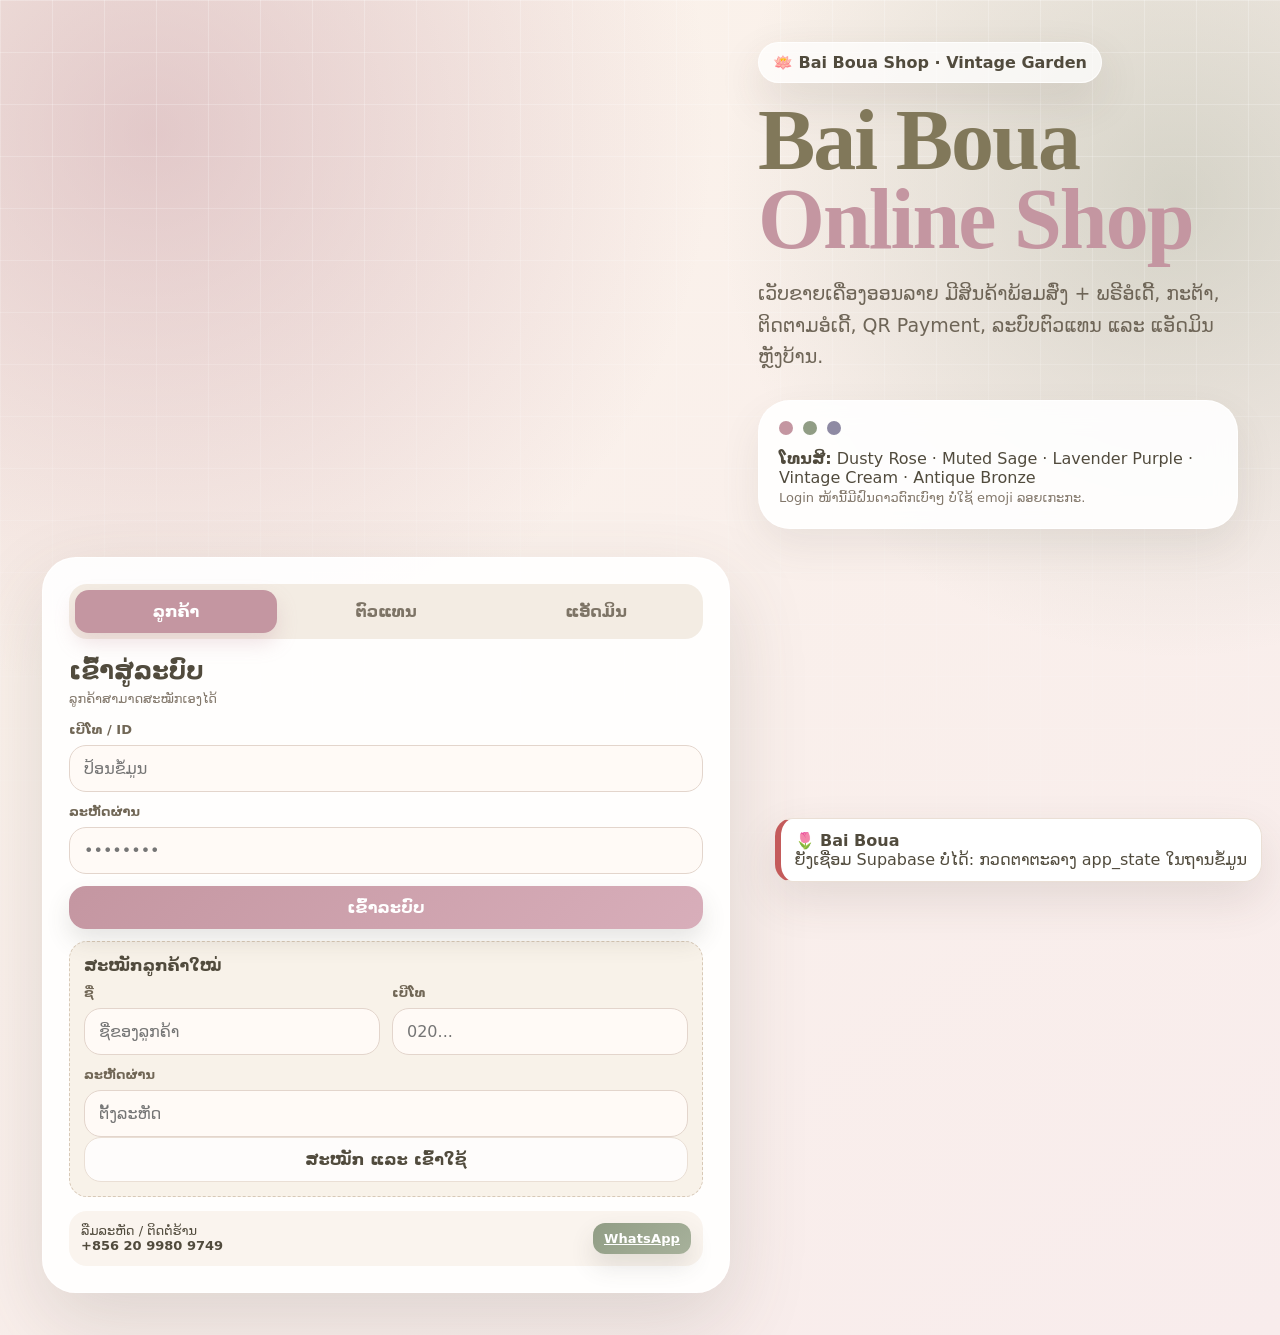
==== BaiBoua_shop_supabase_v8.html @ f5cc21de "Add files via upload" ====
<!DOCTYPE html>
<html lang="lo">
<head>
  <meta charset="UTF-8" />
  <meta name="viewport" content="width=device-width, initial-scale=1.0" />
  <title>Bai Boua Shop</title>
  <style>
    :root{
      --dusty:#C496A1;
      --sage:#919D85;
      --lav:#8E8AA3;
      --cream:#EBE1C6;
      --bronze:#81785A;
      --deep:#514b3d;
      --paper:#fffdf8;
      --rose:#f7e5ea;
      --line:#eadfd5;
      --danger:#c45b5b;
      --ok:#5d8c6c;
      --shadow:0 18px 45px rgba(77,61,50,.12);
    }
    *{box-sizing:border-box}
    body{margin:0;font-family:"Noto Sans Lao","Noto Sans Thai",ui-sans-serif,system-ui,-apple-system,BlinkMacSystemFont,"Segoe UI",sans-serif;background:linear-gradient(145deg,#fff8f2,#f4ece0 45%,#eef2ea);color:var(--deep);min-height:100vh;}
    button,input,select,textarea{font:inherit} button{cursor:pointer;border:none} a{color:inherit}.hidden{display:none!important}
    .screen{min-height:100vh}.login-wrap{position:relative;overflow:hidden;display:grid;grid-template-columns:1fr 480px;gap:28px;min-height:100vh;padding:42px;align-items:center;background:radial-gradient(circle at 12% 10%,rgba(196,150,161,.45),transparent 34%),radial-gradient(circle at 92% 15%,rgba(145,157,133,.35),transparent 28%),linear-gradient(145deg,#fbf3ea,#f8ecec)}
    .login-wrap:before{content:"";position:absolute;inset:0;background-image:linear-gradient(90deg,rgba(255,255,255,.25) 1px,transparent 1px),linear-gradient(rgba(255,255,255,.25) 1px,transparent 1px);background-size:52px 52px;mask-image:linear-gradient(to bottom,black,transparent 85%)}
    .star-rain span{position:absolute;width:2px;height:72px;border-radius:999px;background:linear-gradient(to bottom,rgba(255,255,255,0),rgba(255,255,255,.95),rgba(196,150,161,.15));top:-120px;animation:fall linear infinite;opacity:.75}.star-rain span:nth-child(1){left:11%;animation-duration:3.2s;animation-delay:.1s}.star-rain span:nth-child(2){left:28%;animation-duration:4.2s;animation-delay:1.2s}.star-rain span:nth-child(3){left:48%;animation-duration:3.7s;animation-delay:.4s}.star-rain span:nth-child(4){left:68%;animation-duration:4.8s;animation-delay:2s}.star-rain span:nth-child(5){left:84%;animation-duration:3.4s;animation-delay:.8s}@keyframes fall{to{transform:translateY(115vh) translateX(-90px)}}
    .hero,.login-card{position:relative;z-index:1}.hero-badge{display:inline-flex;align-items:center;gap:8px;background:rgba(255,255,255,.72);border:1px solid rgba(255,255,255,.8);padding:10px 14px;border-radius:999px;box-shadow:var(--shadow);font-weight:700}.brand-title{font-family:Georgia,serif;font-size:clamp(44px,8vw,86px);line-height:.92;margin:18px 0 8px;color:var(--bronze);letter-spacing:-2px}.brand-title span{display:block;color:var(--dusty)}.hero p{max-width:630px;font-size:19px;line-height:1.65;color:#6e6557}.floating-card{margin-top:28px;background:rgba(255,255,255,.68);backdrop-filter:blur(14px);border:1px solid rgba(255,255,255,.8);border-radius:32px;padding:20px;box-shadow:var(--shadow);max-width:610px}.flower-dots{display:flex;gap:10px;margin-bottom:14px}.flower-dots i{width:14px;height:14px;border-radius:50%;background:var(--dusty)}.flower-dots i:nth-child(2){background:var(--sage)}.flower-dots i:nth-child(3){background:var(--lav)}.login-card{background:rgba(255,255,255,.9);border:1px solid rgba(255,255,255,.8);border-radius:34px;padding:26px;box-shadow:var(--shadow)}.role-tabs{display:grid;grid-template-columns:repeat(3,1fr);gap:8px;background:#f3ece3;border-radius:18px;padding:6px;margin-bottom:18px}.role-tabs button{padding:12px 8px;border-radius:14px;background:transparent;color:#7d7466;font-weight:800}.role-tabs button.active{background:var(--dusty);color:#fff;box-shadow:0 10px 20px rgba(196,150,161,.28)}.field{margin:12px 0}.field label{display:block;font-weight:800;font-size:13px;margin-bottom:8px;color:#716756}.field input,.field select,.field textarea{width:100%;border:1.4px solid #e3d5cc;background:#fffaf6;border-radius:17px;padding:13px 14px;outline:none;color:var(--deep)}.field input:focus,.field select:focus,.field textarea:focus{border-color:var(--dusty);box-shadow:0 0 0 4px rgba(196,150,161,.12)}.btn{border-radius:17px;padding:12px 16px;background:var(--deep);color:#fff;font-weight:900;display:inline-flex;align-items:center;justify-content:center;gap:8px;box-shadow:0 10px 20px rgba(81,75,61,.15);transition:.18s}.btn:hover{transform:translateY(-1px)}.btn.full{width:100%}.btn.rose{background:var(--dusty)}.btn.sage{background:var(--sage)}.btn.lav{background:var(--lav)}.btn.light{background:#fff;color:var(--deep);border:1px solid var(--line);box-shadow:none}.btn.danger{background:var(--danger)}.btn.small{padding:8px 11px;border-radius:12px;font-size:13px}.contact-line{display:flex;align-items:center;justify-content:space-between;gap:8px;margin-top:14px;padding:12px;background:#faf4ee;border-radius:18px;font-size:13px}.register-box{margin-top:12px;padding:14px;border-radius:18px;background:#f8f2e9;border:1px dashed #d8c9b7}.topbar{position:sticky;top:0;z-index:20;background:rgba(255,253,248,.86);backdrop-filter:blur(18px);border-bottom:1px solid rgba(234,223,213,.75)}.topbar-inner{max-width:1200px;margin:auto;padding:12px 18px;display:flex;align-items:center;justify-content:space-between;gap:12px}.brand-mini{display:flex;align-items:center;gap:10px;font-weight:950}.lotus{width:42px;height:42px;border-radius:15px;background:radial-gradient(circle at 50% 38%,#fff 0 14%,transparent 15%),linear-gradient(145deg,var(--dusty),#d9b3bc);display:grid;place-items:center;color:#fff;box-shadow:0 10px 24px rgba(196,150,161,.28)}.nav{display:flex;gap:8px;overflow:auto}.nav button{white-space:nowrap;border-radius:999px;padding:9px 13px;background:#f4eee7;color:#6f6659;font-weight:800}.nav button.active{background:var(--deep);color:#fff}.main{max-width:1200px;margin:0 auto;padding:24px 18px 80px}.banner{border-radius:32px;padding:24px;box-shadow:var(--shadow);background:linear-gradient(130deg,rgba(235,225,198,.94),rgba(255,245,247,.94)),radial-gradient(circle at right top,rgba(145,157,133,.45),transparent 40%);border:1px solid rgba(255,255,255,.8);display:grid;grid-template-columns:1.5fr .8fr;gap:20px;align-items:center}.banner h1{font-family:Georgia,serif;font-size:38px;margin:0 0 8px;color:var(--bronze)}.pill-row{display:flex;flex-wrap:wrap;gap:8px;margin-top:14px}.pill{display:inline-flex;align-items:center;gap:6px;padding:8px 12px;border-radius:999px;background:rgba(255,255,255,.72);border:1px solid rgba(255,255,255,.8);font-weight:800;font-size:13px}.stats{display:grid;grid-template-columns:repeat(4,1fr);gap:12px;margin:18px 0}.stat{background:rgba(255,255,255,.82);border:1px solid rgba(255,255,255,.8);border-radius:24px;padding:16px;box-shadow:0 12px 28px rgba(81,75,61,.08)}.stat b{display:block;font-size:22px;margin-top:6px}.toolbar{display:flex;align-items:center;justify-content:space-between;gap:12px;margin:22px 0;flex-wrap:wrap}.search{min-width:260px;display:flex;align-items:center;gap:8px;background:#fff;border:1px solid var(--line);border-radius:18px;padding:10px 12px}.search input{border:0;background:transparent;outline:0;width:100%}.cat-tabs{display:flex;gap:8px;overflow:auto;padding-bottom:4px}.cat-tabs button{white-space:nowrap;padding:10px 13px;border-radius:999px;background:#fff;border:1px solid var(--line);font-weight:800;color:#695f52}.cat-tabs button.active{background:var(--sage);color:#fff;border-color:var(--sage)}.grid{display:grid;grid-template-columns:repeat(4,1fr);gap:16px}.product-card,.card{background:rgba(255,255,255,.88);border:1px solid rgba(255,255,255,.9);border-radius:26px;box-shadow:0 14px 32px rgba(81,75,61,.08);overflow:hidden}.product-img{height:190px;background:#f2eadf;display:grid;place-items:center;position:relative;overflow:hidden}.product-img img{width:100%;height:100%;object-fit:cover}.badge{position:absolute;top:12px;left:12px;border-radius:999px;padding:6px 10px;font-weight:900;font-size:12px;color:#fff;background:var(--sage)}.badge.pre{background:var(--lav)}.heart{position:absolute;top:10px;right:10px;width:39px;height:39px;border-radius:50%;background:rgba(255,255,255,.88);display:grid;place-items:center;font-size:18px;color:#b57f8b}.heart.on{background:var(--dusty);color:#fff}.product-body{padding:15px}.product-title{font-weight:950;font-size:17px;line-height:1.35}.price{font-weight:950;color:var(--bronze);font-size:18px;margin:8px 0}.oldprice{text-decoration:line-through;color:#a79c8e;font-size:13px;margin-right:6px}.meta{font-size:13px;color:#82776a;line-height:1.55}.actions{display:flex;gap:8px;flex-wrap:wrap;margin-top:12px}.disabled{filter:grayscale(1);opacity:.58}.section-title{display:flex;align-items:center;justify-content:space-between;gap:12px;margin:20px 0 12px}.section-title h2{margin:0;font-size:25px}.cart-list{display:grid;gap:12px}.line-item{display:grid;grid-template-columns:82px 1fr auto;gap:12px;align-items:center;padding:12px;background:#fff;border:1px solid var(--line);border-radius:22px}.thumb{width:82px;height:82px;border-radius:18px;object-fit:cover;background:#f3ece3}.two-col{display:grid;grid-template-columns:1fr 380px;gap:18px;align-items:start}.summary{position:sticky;top:86px;background:#fff;border:1px solid var(--line);border-radius:26px;padding:18px;box-shadow:var(--shadow)}.summary-row{display:flex;justify-content:space-between;gap:12px;margin:10px 0}.divider{height:1px;background:var(--line);margin:14px 0}.form-grid{display:grid;grid-template-columns:repeat(2,1fr);gap:12px}.form-grid .field{margin:0}.order-card{padding:16px;background:#fff;border:1px solid var(--line);border-radius:24px;box-shadow:0 10px 24px rgba(81,75,61,.06);margin-bottom:12px}.order-head{display:flex;justify-content:space-between;gap:10px;align-items:flex-start}.type-badge{display:inline-flex;padding:6px 10px;border-radius:999px;background:#f2e8ef;color:#9e6170;font-weight:900;font-size:12px}.type-badge.ready{background:#edf2e8;color:#6d7c5d}.progress{display:flex;gap:8px;align-items:flex-start;margin:14px 0 8px;overflow:auto;padding-bottom:6px}.step{min-width:120px;position:relative;background:#f7f1eb;border:1px solid var(--line);border-radius:16px;padding:9px;font-size:12px;color:#887d70}.step.done{background:#e8f1e7;color:#56765d;border-color:#cfe0ca}.step.active{background:#fff0f3;color:#9e6170;border-color:#e7b9c3}.modal{position:fixed;inset:0;background:rgba(31,25,21,.38);backdrop-filter:blur(8px);z-index:99;display:none;align-items:center;justify-content:center;padding:18px}.modal.show{display:flex}.modal-card{width:min(980px,100%);max-height:92vh;overflow:auto;background:var(--paper);border-radius:30px;box-shadow:0 30px 80px rgba(0,0,0,.22);border:1px solid rgba(255,255,255,.8)}.modal-head{display:flex;justify-content:space-between;align-items:center;padding:16px 18px;border-bottom:1px solid var(--line);position:sticky;top:0;background:rgba(255,253,248,.92);backdrop-filter:blur(12px);z-index:2}.modal-body{padding:18px}.product-detail{display:grid;grid-template-columns:1fr 1fr;gap:20px}.big-img{width:100%;height:380px;object-fit:cover;border-radius:24px;background:#f3ece3}.qr-grid{display:grid;grid-template-columns:repeat(2,1fr);gap:14px}.qr-card{background:#fff;border:1px solid var(--line);border-radius:26px;padding:14px;text-align:center}.qr-card img{width:100%;max-height:360px;object-fit:contain;border-radius:18px}.qr-large img{width:min(92vw,740px);max-height:82vh;object-fit:contain;background:white;border-radius:20px}.admin-layout{display:grid;grid-template-columns:230px 1fr;gap:18px}.admin-menu{position:sticky;top:86px;background:#fff;border:1px solid var(--line);border-radius:26px;padding:12px;height:max-content}.admin-menu button{display:flex;width:100%;justify-content:flex-start;margin:4px 0;border-radius:16px;padding:11px 12px;background:transparent;color:#6b6255;font-weight:900}.admin-menu button.active{background:var(--deep);color:#fff}.table-wrap{overflow:auto;background:#fff;border:1px solid var(--line);border-radius:24px}.table{width:100%;border-collapse:collapse;min-width:760px}.table th,.table td{text-align:left;padding:12px;border-bottom:1px solid #f0e7df;vertical-align:top}.table th{background:#faf4ee;font-size:13px;color:#766b5d}.preview-img{width:72px;height:72px;object-fit:cover;border-radius:16px;background:#f3ece3}.color-thumb{cursor:pointer;border:2px solid transparent;transition:.18s}.color-thumb.selected{border-color:var(--dusty);box-shadow:0 0 0 3px rgba(196,150,161,.18)}.color-caption{font-size:11px;text-align:center;max-width:72px;overflow:hidden;white-space:nowrap;text-overflow:ellipsis;color:#81776a;margin-top:4px}.toast{position:fixed;right:18px;bottom:18px;z-index:110;display:grid;gap:10px}.toast-item{background:#fff;border:1px solid var(--line);border-left:6px solid var(--sage);box-shadow:var(--shadow);border-radius:18px;padding:12px 14px;min-width:260px}.welcome{position:fixed;left:50%;top:50%;transform:translate(-50%,-50%);z-index:120;width:min(460px,92vw);background:#fffdf8;border:1px solid rgba(255,255,255,.9);border-radius:32px;box-shadow:0 30px 80px rgba(0,0,0,.18);padding:22px;text-align:center}.welcome h3{font-family:Georgia,serif;font-size:32px;margin:8px 0;color:var(--dusty)}.welcome .close-x{position:absolute;right:14px;top:14px}.empty{padding:26px;text-align:center;background:#fff;border:1px dashed #d7c8ba;border-radius:24px;color:#877b6d}.notice{padding:12px 14px;border-radius:18px;background:#fff7df;border:1px solid #ead899;color:#806b2e;margin:12px 0}.danger-box{padding:12px 14px;border-radius:18px;background:#fff0f0;border:1px solid #edc0c0;color:#a44d4d;margin:12px 0}.file-mini{font-size:12px;color:#81776a;margin-top:6px}.print-only{display:none}

    .filter-panel{margin:18px 0 20px;background:rgba(255,255,255,.78);border:1px solid rgba(255,255,255,.9);border-radius:28px;padding:16px;box-shadow:0 14px 32px rgba(81,75,61,.07)}
    .filter-grid{display:grid;grid-template-columns:1.2fr .8fr .8fr .8fr auto;gap:12px;align-items:end}.filter-grid .field{margin:0}.filter-result{margin-top:10px;color:#7f7467;font-weight:800;font-size:13px}.soft-chip{display:inline-flex;align-items:center;gap:6px;border-radius:999px;padding:7px 10px;background:#fff;border:1px solid var(--line);font-size:12px;font-weight:900;color:#736858}.notif-badge{margin-left:auto;min-width:22px;height:22px;padding:0 7px;border-radius:999px;background:var(--danger);color:#fff;font-size:12px;font-weight:950;display:inline-flex;align-items:center;justify-content:center}.notification-box{background:linear-gradient(135deg,#fff7f9,#f0f5ed);border:1px solid rgba(255,255,255,.9);border-radius:28px;padding:18px;box-shadow:var(--shadow);margin-bottom:16px}.notif-list{display:grid;grid-template-columns:repeat(3,1fr);gap:12px}.notif-card{background:#fff;border:1px solid var(--line);border-radius:22px;padding:14px}.notif-card strong{display:block;font-size:25px;margin-top:4px;color:var(--bronze)}.shipment-box{background:#f7fbf5;border:1px solid #dce9d5;border-radius:24px;padding:16px;margin-top:14px}.bill-img{width:100%;max-width:420px;border-radius:22px;border:1px solid var(--line);background:#fff}.analytics-grid{display:grid;grid-template-columns:1fr 1fr;gap:16px}.stock-warn{display:inline-flex;border-radius:999px;background:#fff0e6;color:#a05c27;font-weight:900;font-size:12px;padding:5px 9px}.table-mini{width:100%;border-collapse:collapse}.table-mini td{padding:9px;border-bottom:1px solid #f0e7df}.admin-menu button{align-items:center;gap:8px}.admin-toolbar{display:flex;align-items:center;justify-content:space-between;gap:12px;flex-wrap:wrap;margin-bottom:14px}.empty-soft{padding:16px;border-radius:18px;background:#faf4ee;border:1px dashed #decfc1;text-align:center;color:#817568}.color-dot{width:12px;height:12px;border-radius:50%;background:linear-gradient(135deg,var(--dusty),var(--sage));display:inline-block}.product-code-help{font-size:12px;color:#8a7d6d;margin-top:5px}.kpi-good{color:var(--ok)}
    @media (max-width:950px){.filter-grid,.notif-list,.analytics-grid{grid-template-columns:1fr}.login-wrap{grid-template-columns:1fr;padding:20px}.login-card{max-width:520px}.banner{grid-template-columns:1fr}.grid{grid-template-columns:repeat(2,1fr)}.stats{grid-template-columns:repeat(2,1fr)}.two-col,.product-detail,.admin-layout{grid-template-columns:1fr}.summary,.admin-menu{position:static}.qr-grid{grid-template-columns:1fr}.topbar-inner{align-items:flex-start;flex-direction:column}.nav{width:100%}.form-grid{grid-template-columns:1fr}.hero p{font-size:16px}}
    @media (max-width:540px){.main{padding:16px 12px 70px}.grid{grid-template-columns:1fr}.stats{grid-template-columns:1fr}.product-img{height:220px}.line-item{grid-template-columns:70px 1fr}.line-item .actions{grid-column:1/-1}.thumb{width:70px;height:70px}.banner h1{font-size:30px}.login-wrap{padding:14px}.brand-title{font-size:48px}.role-tabs button{font-size:12px;padding:10px 4px}.modal{padding:8px}.modal-card{border-radius:22px}.big-img{height:300px}.admin-menu{display:grid;grid-template-columns:repeat(2,1fr);gap:6px}.admin-menu button{font-size:13px}}
  

    /* v5 visual polish */
    body{
      background:
        radial-gradient(circle at 8% 12%,rgba(196,150,161,.30),transparent 30%),
        radial-gradient(circle at 88% 8%,rgba(145,157,133,.26),transparent 32%),
        radial-gradient(circle at 20% 85%,rgba(235,225,198,.55),transparent 34%),
        linear-gradient(145deg,#fffaf5 0%,#f7ecee 42%,#eef3ea 100%);
      background-attachment:fixed;
    }
    .topbar{
      background:rgba(255,252,247,.78);
      box-shadow:0 10px 34px rgba(81,75,61,.08);
    }
    .brand-mini .lotus{transform:rotate(-4deg)}
    .banner{
      position:relative;
      overflow:hidden;
      background:
        linear-gradient(135deg,rgba(255,255,255,.88),rgba(255,244,247,.74)),
        radial-gradient(circle at 88% 18%,rgba(196,150,161,.35),transparent 28%),
        radial-gradient(circle at 12% 90%,rgba(145,157,133,.24),transparent 35%);
      border:1px solid rgba(255,255,255,.92);
      box-shadow:0 24px 65px rgba(81,75,61,.13);
    }
    .banner:after{
      content:"";
      position:absolute;
      width:220px;height:220px;right:-80px;bottom:-95px;
      border-radius:50%;
      background:radial-gradient(circle,rgba(196,150,161,.22),transparent 62%);
      pointer-events:none;
    }
    .product-card,.card,.order-card,.summary,.table-wrap,.admin-menu,.login-card,.floating-card{
      background:rgba(255,255,255,.90);
      border:1px solid rgba(255,255,255,.92);
      box-shadow:0 18px 42px rgba(81,75,61,.09);
    }
    .product-card{transition:transform .18s ease, box-shadow .18s ease, border-color .18s ease}
    .product-card:hover{transform:translateY(-5px);box-shadow:0 26px 58px rgba(81,75,61,.14);border-color:rgba(196,150,161,.35)}
    .product-img{background:linear-gradient(145deg,#f6eee6,#fff7fb)}
    .product-title{letter-spacing:.01em}
    .btn{box-shadow:0 12px 24px rgba(81,75,61,.14);letter-spacing:.01em}
    .btn.light{background:rgba(255,255,255,.82)}
    .btn.rose{background:linear-gradient(135deg,var(--dusty),#d8aeba)}
    .btn.sage{background:linear-gradient(135deg,var(--sage),#a7b19b)}
    .btn.danger{background:linear-gradient(135deg,#bd5f5f,#d27a7a)}
    .nav button,.cat-tabs button{transition:.18s ease}
    .nav button:hover,.cat-tabs button:hover{transform:translateY(-1px)}
    .stat{
      background:linear-gradient(160deg,rgba(255,255,255,.94),rgba(255,247,242,.78));
      border:1px solid rgba(255,255,255,.92);
    }
    .table-wrap.elevated-table{box-shadow:0 20px 48px rgba(81,75,61,.10)}
    .table th{background:linear-gradient(135deg,#faf2ea,#fff6f8);position:sticky;top:0;z-index:1}
    .table tr{transition:background .16s ease, opacity .16s ease}
    .table tr:hover td{background:#fffaf6}
    .table tr.row-muted{background:linear-gradient(90deg,#eeeeee,#f8f8f8)!important;filter:grayscale(.75);opacity:.62}
    .table tr.row-muted td{color:#7e7e7e;background:transparent!important}
    .table tr.row-muted .btn{filter:grayscale(.35)}
    .status-pill{display:inline-flex;align-items:center;gap:6px;padding:7px 11px;border-radius:999px;font-size:12px;font-weight:950;background:#edf2e8;color:#617556;border:1px solid #dbe6d4}
    .status-pill:before{content:"";width:7px;height:7px;border-radius:50%;background:#6f8a63;box-shadow:0 0 0 3px rgba(111,138,99,.12)}
    .status-pill.off{background:#ededed;color:#777;border-color:#dedede}
    .status-pill.off:before{background:#9b9b9b;box-shadow:0 0 0 3px rgba(155,155,155,.12)}
    .admin-glow-panel{padding:16px 18px;margin-bottom:14px;border-radius:24px;background:linear-gradient(135deg,rgba(235,225,198,.62),rgba(247,229,234,.70));border:1px solid rgba(255,255,255,.88);box-shadow:0 16px 36px rgba(81,75,61,.08)}
    .admin-glow-panel h3{margin:0 0 5px;font-family:Georgia,serif;color:var(--bronze);font-size:24px}
    .admin-menu button.active{background:linear-gradient(135deg,var(--deep),#6f654f)}
    .section-title h2{font-family:Georgia,serif;color:var(--bronze);letter-spacing:.01em}
    input,select,textarea{transition:border-color .16s ease, box-shadow .16s ease, background .16s ease}
    .login-card{box-shadow:0 30px 80px rgba(81,75,61,.16)}

  </style>
</head>
<body>
  <div id="app"></div>
  <div id="modal" class="modal"></div>
  <div id="toast" class="toast"></div>
<script>
const QR_BCEL = "[data-uri]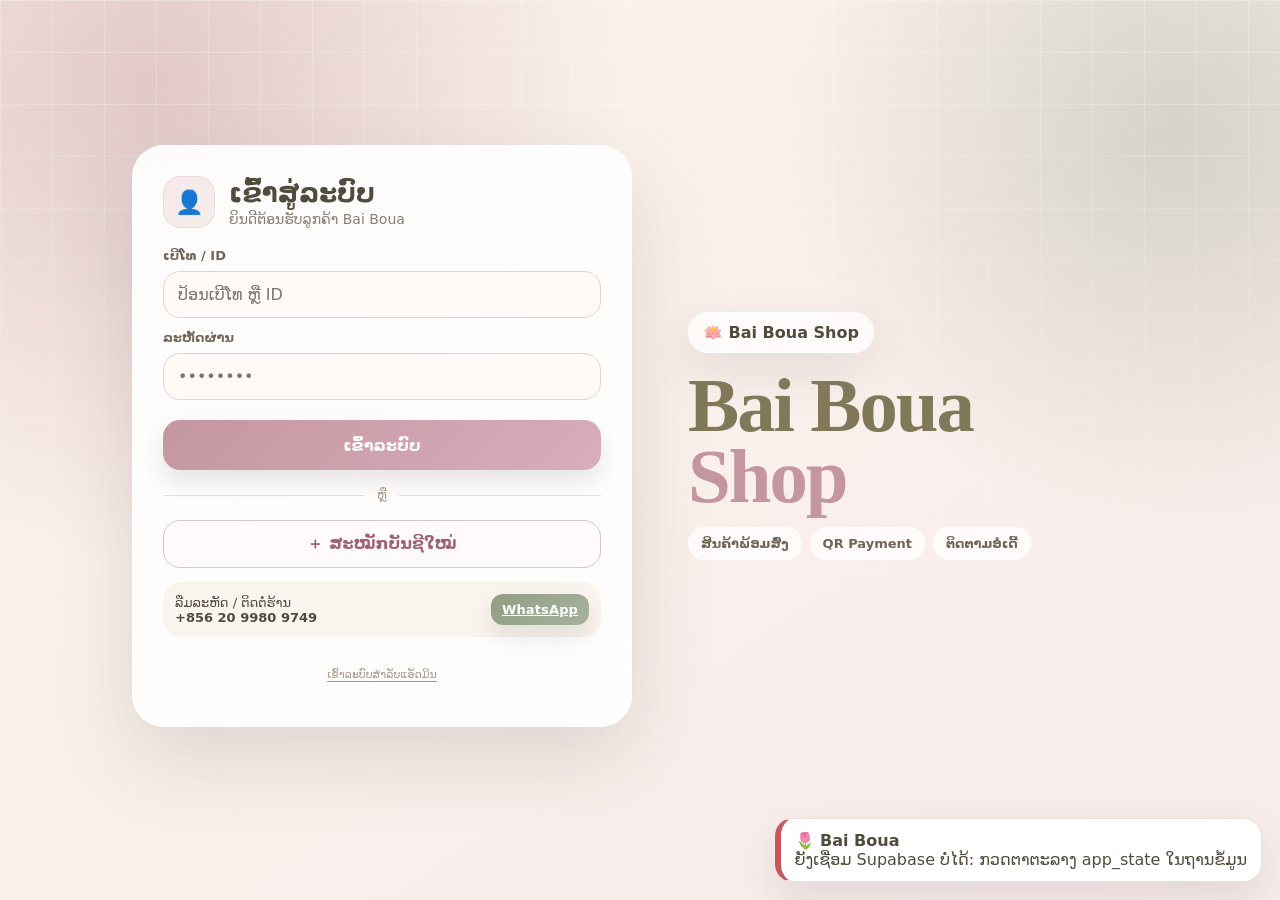
